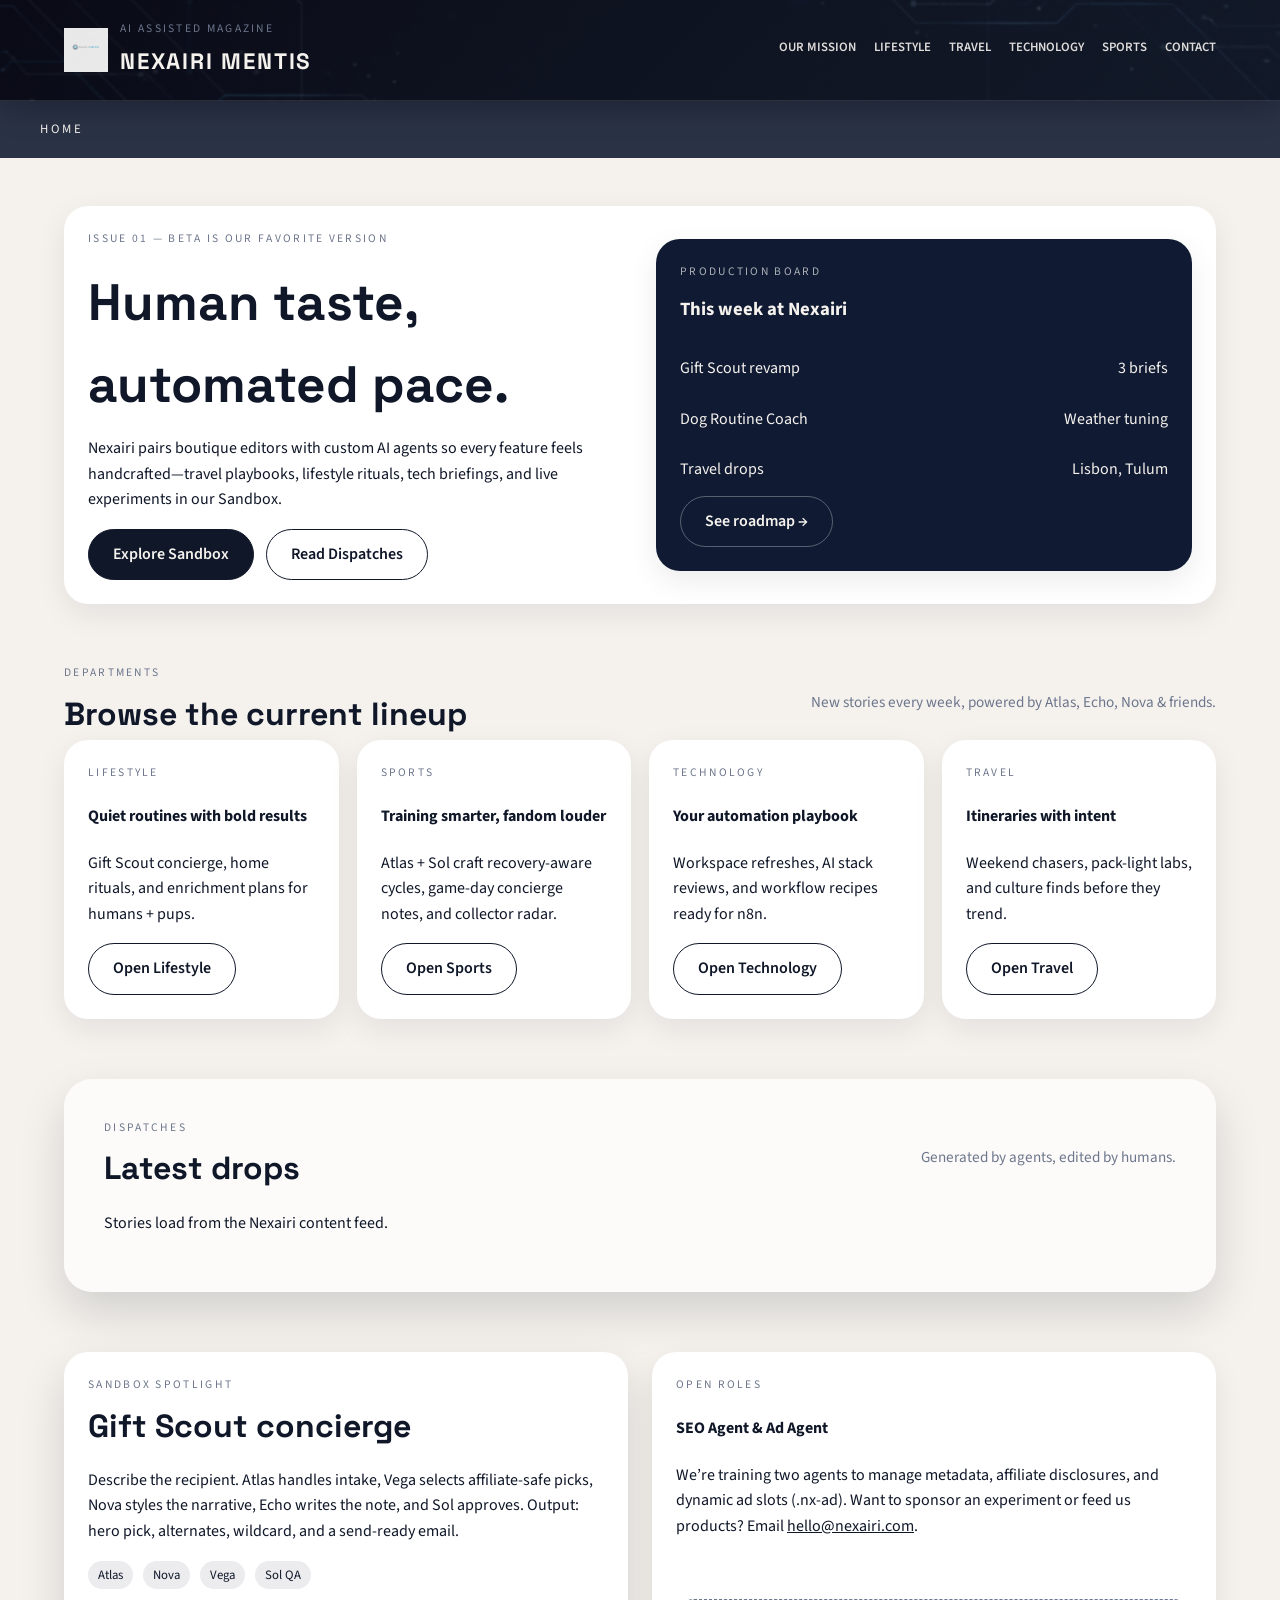
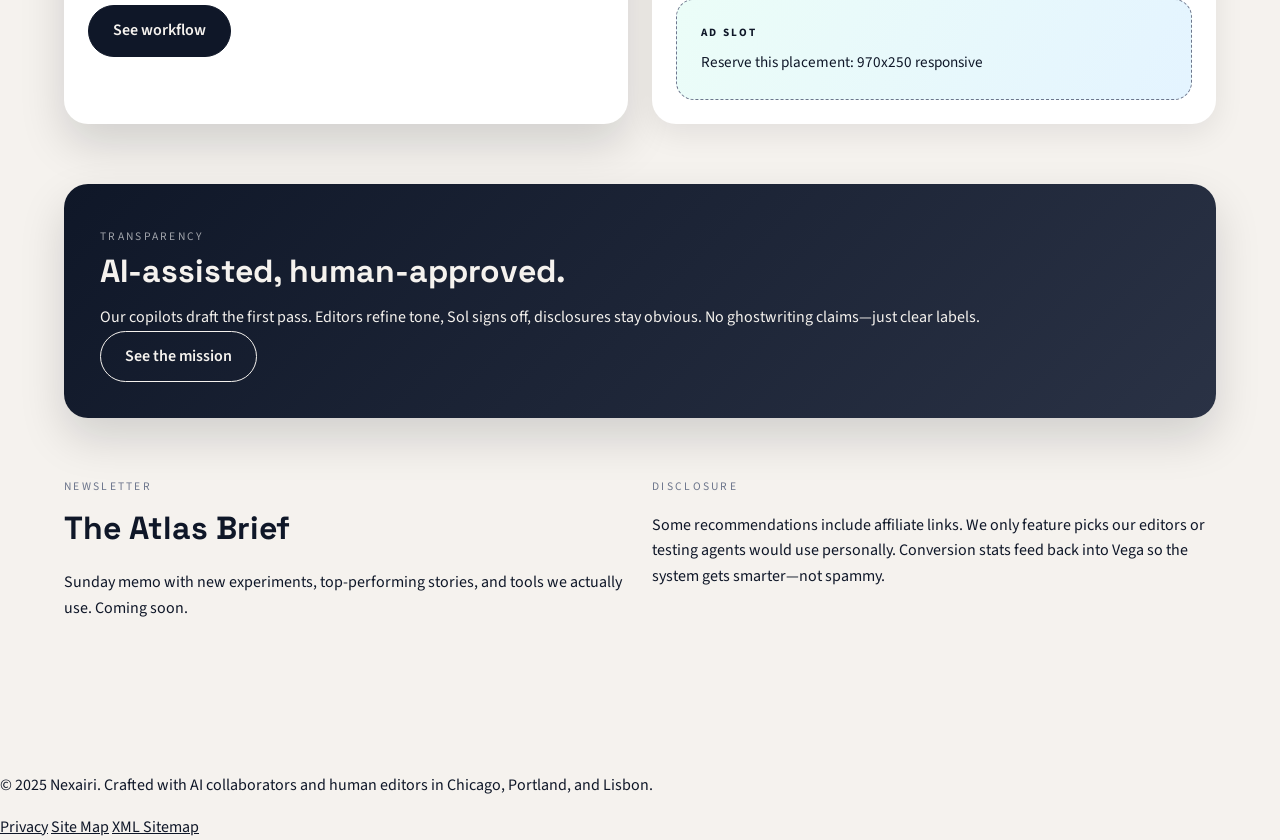
==== index.html @ 0ef4b4bd "Initial Nexairi Mentis site" ====
<!doctype html>
<html lang="en">
<head>
  <meta charset="utf-8">
  <meta name="viewport" content="width=device-width,initial-scale=1">
  <title>Nexairi Magazine – Human taste, automated pace</title>
  <meta name="description" content="Nexairi is a modern magazine built with AI copilots—featuring travel, lifestyle, sports, technology, and our living Sandbox of web apps.">
  <link rel="preconnect" href="https://fonts.googleapis.com">
  <link rel="preconnect" href="https://fonts.gstatic.com" crossorigin>
  <link href="https://fonts.googleapis.com/css2?family=Space+Grotesk:wght@400;600&family=Source+Sans+3:wght@400;500&display=swap" rel="stylesheet">
  <link rel="stylesheet" href="/css/styles.css">
  <link rel="icon" type="image/png" href="/Images/nexairi-mentis-favicon.png">
</head>
<body>
  <header class="nx-header">
    <div class="nx-header__inner">
      <div class="nx-brand">
        <a class="nx-logo-link" href="/">
          <img class="nx-logo nx-logo--full" src="/Images/nexairi-mentis-logo-horizontal.png" alt="Nexairi logo">
          <img class="nx-logo nx-logo--compact" src="/Images/nexairi-mentis-logo-compact.png" alt="Nexairi compact logo">
        </a>
        <div>
          <p class="nx-eyebrow">AI Assisted Magazine</p>
          <h1>Nexairi Mentis</h1>
        </div>
      </div>
            <nav class="nx-nav">
        <a href="/mission">Our Mission</a>
        <a href="/lifestyle">Lifestyle</a>
        <a href="/travel">Travel</a>
        <a href="/technology">Technology</a>
        <a href="/sports">Sports</a>
        <a href="/contact">Contact</a>
      </nav>
    </div>
  </header>
  <div class='nx-subhead'><p>Home</p></div>

  <main class="nx-shell">
    <section class="nx-hero nx-card nx-hero--home">
      <div>
        <p class="nx-eyebrow">Issue 01 — Beta is our favorite version</p>
        <h2>Human taste, automated pace.</h2>
        <p>Nexairi pairs boutique editors with custom AI agents so every feature feels handcrafted—travel playbooks, lifestyle rituals, tech briefings, and live experiments in our Sandbox.</p>
        <div class="nx-hero__actions">
          <a class="nx-btn nx-btn--filled" href="/sandbox">Explore Sandbox</a>
          <a class="nx-btn nx-btn--ghost" href="#dispatches">Read Dispatches</a>
        </div>
      </div>
      <div class="nx-card" style="background:#101b33;color:#f5f2ee;">
        <p class="nx-eyebrow" style="color:rgba(255,255,255,0.65);">Production Board</p>
        <h3 style="margin-top:8px;">This week at Nexairi</h3>
        <table class="nx-table">
          <tr>
            <td>Gift Scout revamp</td>
            <td style="text-align:right;">3 briefs</td>
          </tr>
          <tr>
            <td>Dog Routine Coach</td>
            <td style="text-align:right;">Weather tuning</td>
          </tr>
          <tr>
            <td>Travel drops</td>
            <td style="text-align:right;">Lisbon, Tulum</td>
          </tr>
        </table>
        <a class="nx-btn nx-btn--ghost" style="border-color:rgba(255,255,255,0.3);color:#f5f2ee;" href="/sandbox#roadmap">See roadmap →</a>
      </div>
    </section>

    <section class="nx-section">
      <div class="nx-section__header">
        <div>
          <p class="nx-eyebrow">Departments</p>
          <h3>Browse the current lineup</h3>
        </div>
        <span class="nx-tagline">New stories every week, powered by Atlas, Echo, Nova & friends.</span>
      </div>
      <div class="nx-grid">
        <article class="nx-card">
          <p class="nx-eyebrow">Lifestyle</p>
          <h4>Quiet routines with bold results</h4>
          <p>Gift Scout concierge, home rituals, and enrichment plans for humans + pups.</p>
          <a class="nx-btn nx-btn--ghost" href="/lifestyle">Open Lifestyle</a>
        </article>
        <article class="nx-card">
          <p class="nx-eyebrow">Sports</p>
          <h4>Training smarter, fandom louder</h4>
          <p>Atlas + Sol craft recovery-aware cycles, game-day concierge notes, and collector radar.</p>
          <a class="nx-btn nx-btn--ghost" href="/sports">Open Sports</a>
        </article>
        <article class="nx-card">
          <p class="nx-eyebrow">Technology</p>
          <h4>Your automation playbook</h4>
          <p>Workspace refreshes, AI stack reviews, and workflow recipes ready for n8n.</p>
          <a class="nx-btn nx-btn--ghost" href="/technology">Open Technology</a>
        </article>
        <article class="nx-card">
          <p class="nx-eyebrow">Travel</p>
          <h4>Itineraries with intent</h4>
          <p>Weekend chasers, pack-light labs, and culture finds before they trend.</p>
          <a class="nx-btn nx-btn--ghost" href="/travel">Open Travel</a>
        </article>
      </div>
    </section>

    <section class="nx-section nx-section--striped" id="dispatches">
      <div class="nx-section__header">
        <div>
          <p class="nx-eyebrow">Dispatches</p>
          <h3>Latest drops</h3>
        </div>
        <span class="nx-tagline">Generated by agents, edited by humans.</span>
      </div>
      <div class="nx-story-grid" id="storyGrid">
        <p>Stories load from the Nexairi content feed.</p>
      </div>
    </section>

    <section class="nx-section">
      <div class="nx-two-col">
        <div class="nx-highlight">
          <p class="nx-eyebrow">Sandbox Spotlight</p>
          <h3>Gift Scout concierge</h3>
          <p>Describe the recipient. Atlas handles intake, Vega selects affiliate-safe picks, Nova styles the narrative, Echo writes the note, and Sol approves. Output: hero pick, alternates, wildcard, and a send-ready email.</p>
          <div class="nx-taglist">
            <span>Atlas</span><span>Nova</span><span>Vega</span><span>Sol QA</span>
          </div>
          <a class="nx-btn nx-btn--filled" style="margin-top:16px;" href="/sandbox/gift-scout.html">See workflow</a>
        </div>
        <div class="nx-card">
          <p class="nx-eyebrow">Open roles</p>
          <h4>SEO Agent & Ad Agent</h4>
          <p>We’re training two agents to manage metadata, affiliate disclosures, and dynamic ad slots (.nx-ad). Want to sponsor an experiment or feed us products? Email <a href="mailto:hello@nexairi.com">hello@nexairi.com</a>.</p>
          <div class="nx-ad">
            <strong>Ad slot</strong>
            <span>Reserve this placement: 970x250 responsive</span>
          </div>
        </div>
      </div>
    </section>

    <section class="nx-section">
      <div class="nx-cta">
        <p class="nx-eyebrow" style="color:rgba(255,255,255,0.6);">Transparency</p>
        <h3>AI-assisted, human-approved.</h3>
        <p>Our copilots draft the first pass. Editors refine tone, Sol signs off, disclosures stay obvious. No ghostwriting claims—just clear labels.</p>
        <a class="nx-btn nx-btn--ghost" href="/mission">See the mission</a>
      </div>
    </section>

    <section class="nx-section">
      <div class="nx-two-col">
        <div>
          <p class="nx-eyebrow">Newsletter</p>
          <h3>The Atlas Brief</h3>
          <p>Sunday memo with new experiments, top-performing stories, and tools we actually use. Coming soon.</p>
        </div>
        <div>
          <p class="nx-eyebrow">Disclosure</p>
          <p class="nx-legal">Some recommendations include affiliate links. We only feature picks our editors or testing agents would use personally. Conversion stats feed back into Vega so the system gets smarter—not spammy.</p>
        </div>
      </div>
    </section>
  </main>

    <footer class=\"nx-footer\">
    <p>&copy; 2025 Nexairi. Crafted with AI collaborators and human editors in Chicago, Portland, and Lisbon.</p>
    <div class=\"nx-footer__links\">
      <a href=\"/privacy\">Privacy</a>
      <a href=\"/sitemap\">Site Map</a>
      <a href=\"/sitemap.xml\">XML Sitemap</a>
    </div>
  </footer>

  <script>
    fetch('/content_html/index.json')
      .then(r => r.json())
      .then(list => {
        const wrap = document.getElementById('storyGrid');
        if (!wrap) return;
        wrap.innerHTML = '';
        list.slice(0, 6).forEach(item => {
          const card = document.createElement('a');
          card.href = item.url;
          card.target = '_blank';
          card.rel = 'noopener';
          card.innerHTML = `<strong>${item.title}</strong><span class="nx-tagline">${item.date}</span>`;
          wrap.appendChild(card);
        });
      })
      .catch(() => {});
  </script>
</body>
</html>
---- css/styles.css ----
:root {
  --midnight: #050612;
  --ink: #0f1728;
  --dusk: #101b33;
  --slate: #2a3245;
  --sand: #f5f2ee;
  --paper: #ffffff;
  --accent: #4ab4ff;
  --accent-soft: #7fd7ff;
  --rose: #ff7d9a;
  --mint: #7cf2cc;
  --muted: #6d768c;
  --border: rgba(15, 23, 40, 0.12);
  --shadow: 0 20px 45px rgba(9, 13, 22, 0.15);
}

*,
*::before,
*::after {
  box-sizing: border-box;
}

body {
  margin: 0;
  font-family: 'Source Sans 3', 'Segoe UI', system-ui, -apple-system, BlinkMacSystemFont, sans-serif;
  color: var(--ink);
  background: var(--sand);
  line-height: 1.6;
  min-height: 100vh;
}

a {
  color: inherit;
}

.nx-shell {
  max-width: 1200px;
  margin: 0 auto;
  padding: 0 24px 120px;
}

.nx-header {
  position: sticky;
  top: 0;
  z-index: 20;
  background: linear-gradient(135deg, rgba(5, 6, 18, 0.85), rgba(15, 23, 40, 0.85)), url('/Images/banner_background.png');
  background-size: cover;
  background-position: center;
  border-bottom: 1px solid rgba(255, 255, 255, 0.12);
  box-shadow: 0 10px 25px rgba(5, 6, 18, 0.25);
  color: var(--sand);
}

.nx-header__inner {
  max-width: 1200px;
  margin: 0 auto;
  padding: 20px 24px;
  display: flex;
  align-items: center;
  justify-content: space-between;
  gap: 24px;
}

.nx-brand {
  display: flex;
  align-items: center;
  gap: 12px;
}

.nx-logo-link {
  display: inline-flex;
  align-items: center;
  text-decoration: none;
}

.nx-logo {
  display: block;
  height: 44px;
}

.nx-logo--compact {
  display: none;
  height: 36px;
}

.nx-brand h1 {
  margin: 0;
  font-family: 'Space Grotesk', 'Source Sans 3', sans-serif;
  font-size: 1.4rem;
  letter-spacing: 0.08em;
  text-transform: uppercase;
}

.nx-eyebrow {
  text-transform: uppercase;
  font-size: 0.72rem;
  letter-spacing: 0.2em;
  color: var(--muted);
  margin: 0 0 6px;
}

.nx-nav {
  display: flex;
  gap: 18px;
  flex-wrap: wrap;
  font-weight: 600;
  color: rgba(245, 242, 238, 0.9);
  text-transform: uppercase;
  font-size: 0.8rem;
}

.nx-nav a {
  text-decoration: none;
  padding-bottom: 4px;
  border-bottom: 1px solid transparent;
  color: inherit;
}

.nx-nav a:hover {
  border-color: rgba(245, 242, 238, 0.8);
}

.nx-hero {
  margin-top: 48px;
  border-radius: 28px;
  padding: 48px;
  background: radial-gradient(circle at top, #fefefe, #f3f3f5);
  box-shadow: var(--shadow);
  display: grid;
  grid-template-columns: repeat(auto-fit, minmax(280px, 1fr));
  gap: 32px;
  align-items: center;
}

.nx-hero h2 {
  font-family: 'Space Grotesk', sans-serif;
  font-size: clamp(2.2rem, 5vw, 3.2rem);
  margin: 10px 0;
}

.nx-hero p {
  margin: 0 0 14px;
}

.nx-hero__actions {
  display: flex;
  flex-wrap: wrap;
  gap: 12px;
  margin-top: 16px;
}

.nx-btn {
  border-radius: 999px;
  padding: 12px 24px;
  border: 1px solid var(--ink);
  background: transparent;
  text-decoration: none;
  font-weight: 600;
  display: inline-flex;
  align-items: center;
  gap: 8px;
  transition: background 0.2s ease, color 0.2s ease;
}

.nx-btn--filled {
  background: var(--ink);
  color: var(--sand);
}

.nx-btn--ghost {
  color: var(--ink);
}

.nx-btn--filled:hover {
  background: var(--dusk);
}

.nx-btn--ghost:hover {
  background: rgba(15, 23, 40, 0.08);
}

.nx-card {
  border-radius: 24px;
  padding: 24px;
  background: var(--paper);
  box-shadow: 0 10px 30px rgba(10, 15, 30, 0.08);
}

.nx-grid {
  display: grid;
  grid-template-columns: repeat(auto-fit, minmax(220px, 1fr));
  gap: 18px;
}

.nx-section {
  margin-top: 60px;
}

.nx-section__header {
  display: flex;
  align-items: center;
  justify-content: space-between;
  flex-wrap: wrap;
  gap: 12px;
}

.nx-section h3 {
  margin: 0;
  font-family: 'Space Grotesk', sans-serif;
  font-size: 2rem;
}

.nx-tagline {
  color: var(--muted);
  font-size: 0.95rem;
}

.nx-section--striped {
  background: rgba(255, 255, 255, 0.7);
  border-radius: 28px;
  padding: 40px;
  box-shadow: var(--shadow);
}

.nx-ad {
  margin-top: 60px;
  border-radius: 18px;
  padding: 24px;
  border: 1px dashed var(--muted);
  background: linear-gradient(120deg, rgba(122, 242, 205, 0.15), rgba(74, 180, 255, 0.15));
  font-size: 0.95rem;
}

.nx-ad strong {
  display: block;
  text-transform: uppercase;
  letter-spacing: 0.2em;
  font-size: 0.7rem;
  margin-bottom: 8px;
}

.nx-story-grid {
  display: grid;
  grid-template-columns: repeat(auto-fit, minmax(220px, 1fr));
  gap: 16px;
}

.nx-story-grid a {
  text-decoration: none;
  padding: 18px;
  border-radius: 18px;
  background: var(--paper);
  border: 1px solid var(--border);
  transition: border 0.2s ease, transform 0.2s ease;
}

.nx-story-grid a:hover {
  border-color: var(--ink);
  transform: translateY(-3px);
}

.nx-footer {
  margin-top: 80px;
  padding: 40px 24px;
  border-top: 1px solid var(--border);
  color: var(--muted);
  text-align: center;
  font-size: 0.9rem;
}

.nx-footer__links {
  margin-top: 8px;
  display: flex;
  justify-content: center;
  gap: 16px;
  flex-wrap: wrap;
  font-size: 0.85rem;
}

.nx-footer__links a {
  color: inherit;
  text-decoration: none;
  border-bottom: 1px solid transparent;
  transition: border-color 0.2s ease;
}

.nx-footer__links a:hover {
  border-color: currentColor;
}

.nx-two-col {
  display: grid;
  grid-template-columns: repeat(auto-fit, minmax(280px, 1fr));
  gap: 24px;
}

.nx-pill {
  display: inline-flex;
  align-items: center;
  gap: 8px;
  padding: 6px 14px;
  border-radius: 999px;
  background: rgba(74, 180, 255, 0.15);
  color: var(--slate);
  font-size: 0.85rem;
  font-weight: 600;
}

.nx-table {
  width: 100%;
  border-collapse: collapse;
  margin-top: 16px;
}

.nx-table td {
  border-bottom: 1px solid var(--border);
  padding: 12px 0;
}

.nx-highlight {
  background: var(--paper);
  border-radius: 24px;
  padding: 24px;
  box-shadow: var(--shadow);
}

.nx-cta {
  margin-top: 50px;
  padding: 36px;
  border-radius: 24px;
  background: linear-gradient(135deg, var(--ink), var(--slate));
  color: var(--sand);
  box-shadow: var(--shadow);
}

.nx-cta p {
  margin: 8px 0 0;
}

.nx-cta .nx-btn {
  border-color: var(--sand);
  color: var(--sand);
}

.nx-cta .nx-btn:hover {
  background: rgba(255, 255, 255, 0.1);
}

.nx-breadcrumbs {
  margin: 32px 0 12px;
  font-size: 0.85rem;
  color: var(--muted);
}

.nx-breadcrumbs a {
  color: inherit;
  text-decoration: none;
}

.nx-form {
  display: grid;
  gap: 16px;
  margin-top: 24px;
}

.nx-form input,
.nx-form textarea {
  width: 100%;
  border-radius: 16px;
  border: 1px solid var(--border);
  padding: 14px 16px;
  font-size: 1rem;
  font-family: inherit;
}

.nx-form textarea {
  min-height: 140px;
  resize: vertical;
}

.nx-legal p {
  margin: 0 0 14px;
  color: var(--slate);
}

.nx-taglist {
  display: flex;
  gap: 10px;
  flex-wrap: wrap;
  margin-top: 12px;
}

.nx-taglist span {
  font-size: 0.8rem;
  padding: 4px 10px;
  border-radius: 999px;
  background: rgba(15, 23, 40, 0.08);
}

.nx-article {
  padding-top: 40px;
}

.nx-article__dek {
  font-size: 1.2rem;
  color: var(--slate);
  margin-bottom: 16px;
}

.nx-article__meta {
  display: flex;
  flex-wrap: wrap;
  gap: 12px 24px;
  font-size: 0.9rem;
  color: var(--muted);
  padding: 16px 0 8px;
  border-bottom: 1px solid var(--border);
}

.nx-article__summary {
  margin: 32px 0;
  padding: 24px;
  border-radius: 20px;
  background: rgba(15, 23, 40, 0.03);
}

.nx-article__summary h2 {
  margin-top: 0;
}

.nx-article__body {
  display: grid;
  gap: 24px;
  margin-bottom: 40px;
}

.nx-article__body h2 {
  margin-bottom: 6px;
}

.nx-inline-ad {
  margin: 24px 0;
}

.nx-article__notes {
  margin: 60px 0 40px;
  padding-top: 32px;
  border-top: 1px solid var(--border);
}

.nx-article__notes h2 {
  margin-top: 0;
}

.nx-article__footer {
  border-top: 1px solid var(--border);
  padding-top: 32px;
  display: grid;
  gap: 18px;
}

.nx-article__footer .nx-ad {
  background: rgba(15, 23, 40, 0.03);
  border: 1px dashed rgba(15, 23, 40, 0.2);
}
@media (max-width: 700px) {
  .nx-hero {
    padding: 32px;
  }

  .nx-header__inner {
    flex-direction: column;
    align-items: flex-start;
  }

  .nx-nav {
    gap: 12px;
  }

  .nx-section--striped {
    padding: 28px;
  }

  .nx-logo--full {
    display: none;
  }

  .nx-logo--compact {
    display: block;
  }
}

.nx-subhead {
  background: var(--slate);
  color: var(--sand);
  padding: 18px 24px;
  text-transform: uppercase;
  letter-spacing: 0.2em;
  font-size: 0.8rem;
}

.nx-subhead p {
  max-width: 1200px;
  margin: 0 auto;
}
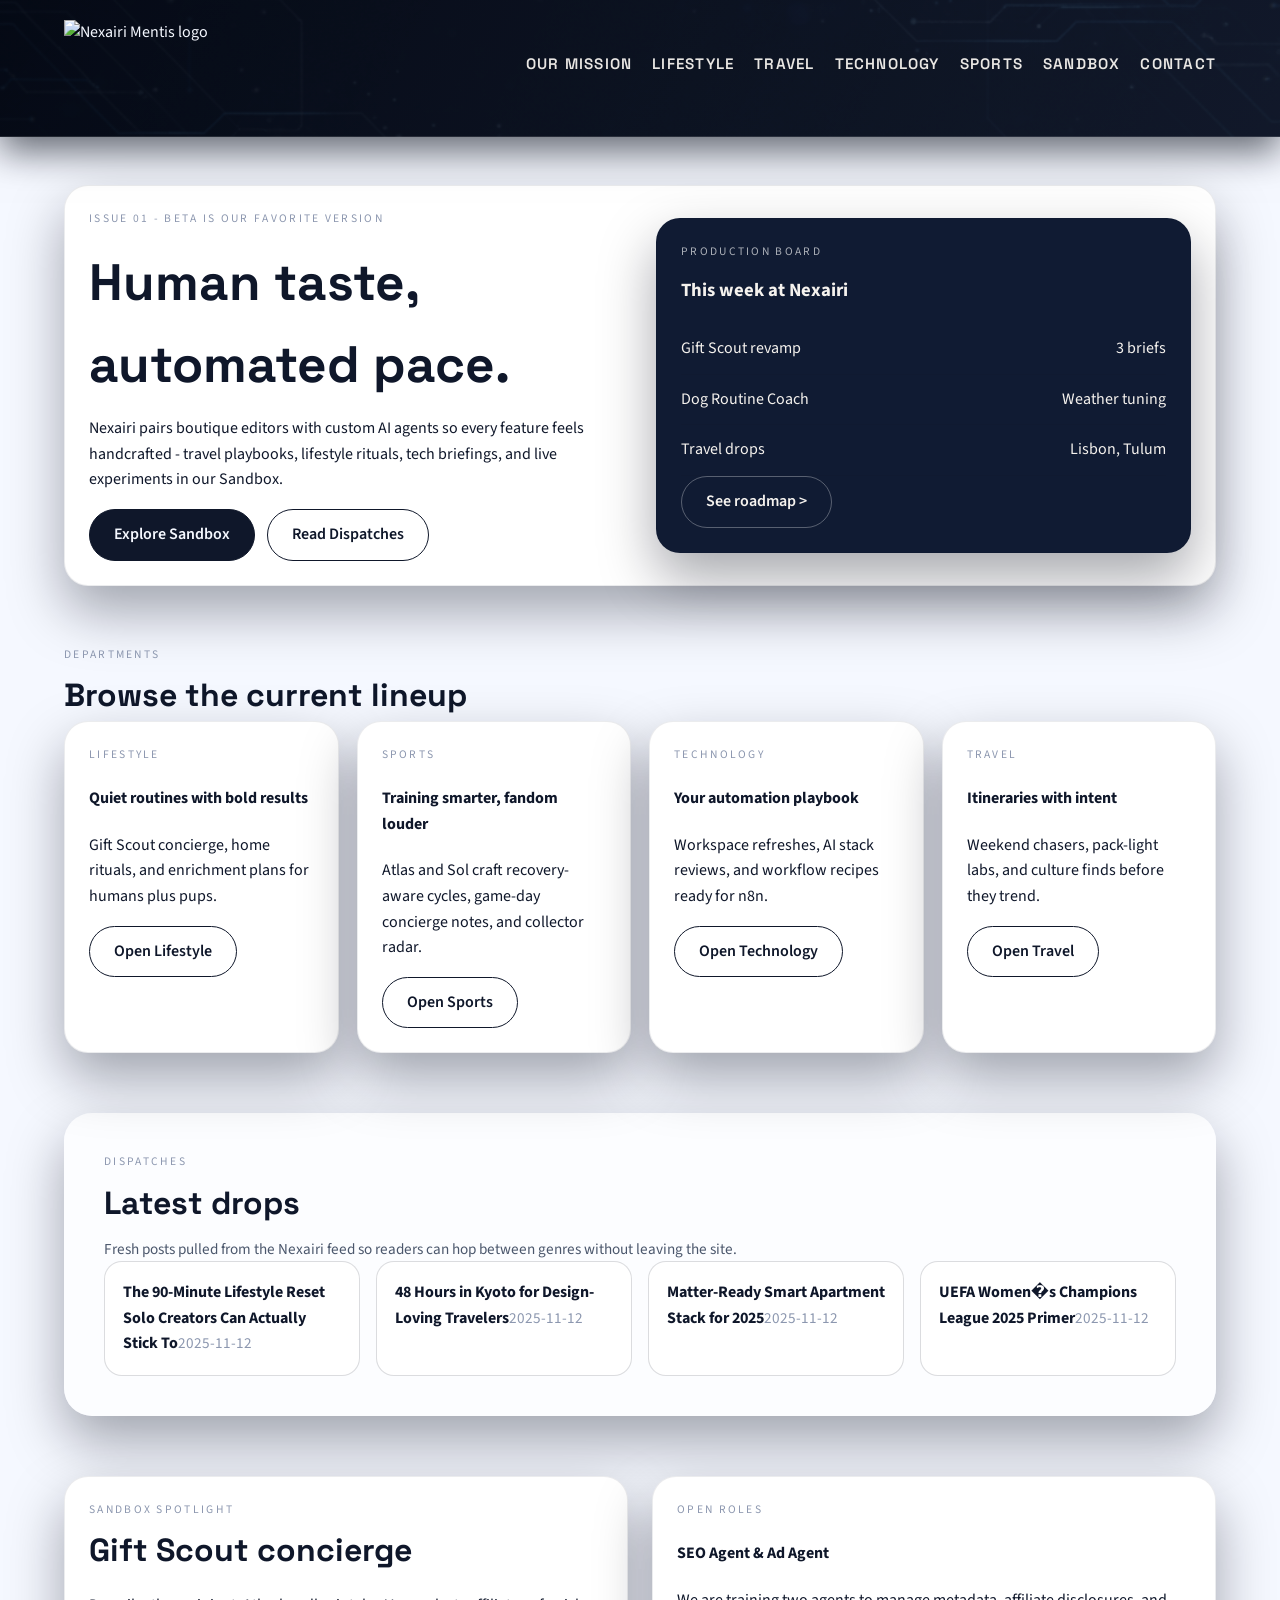
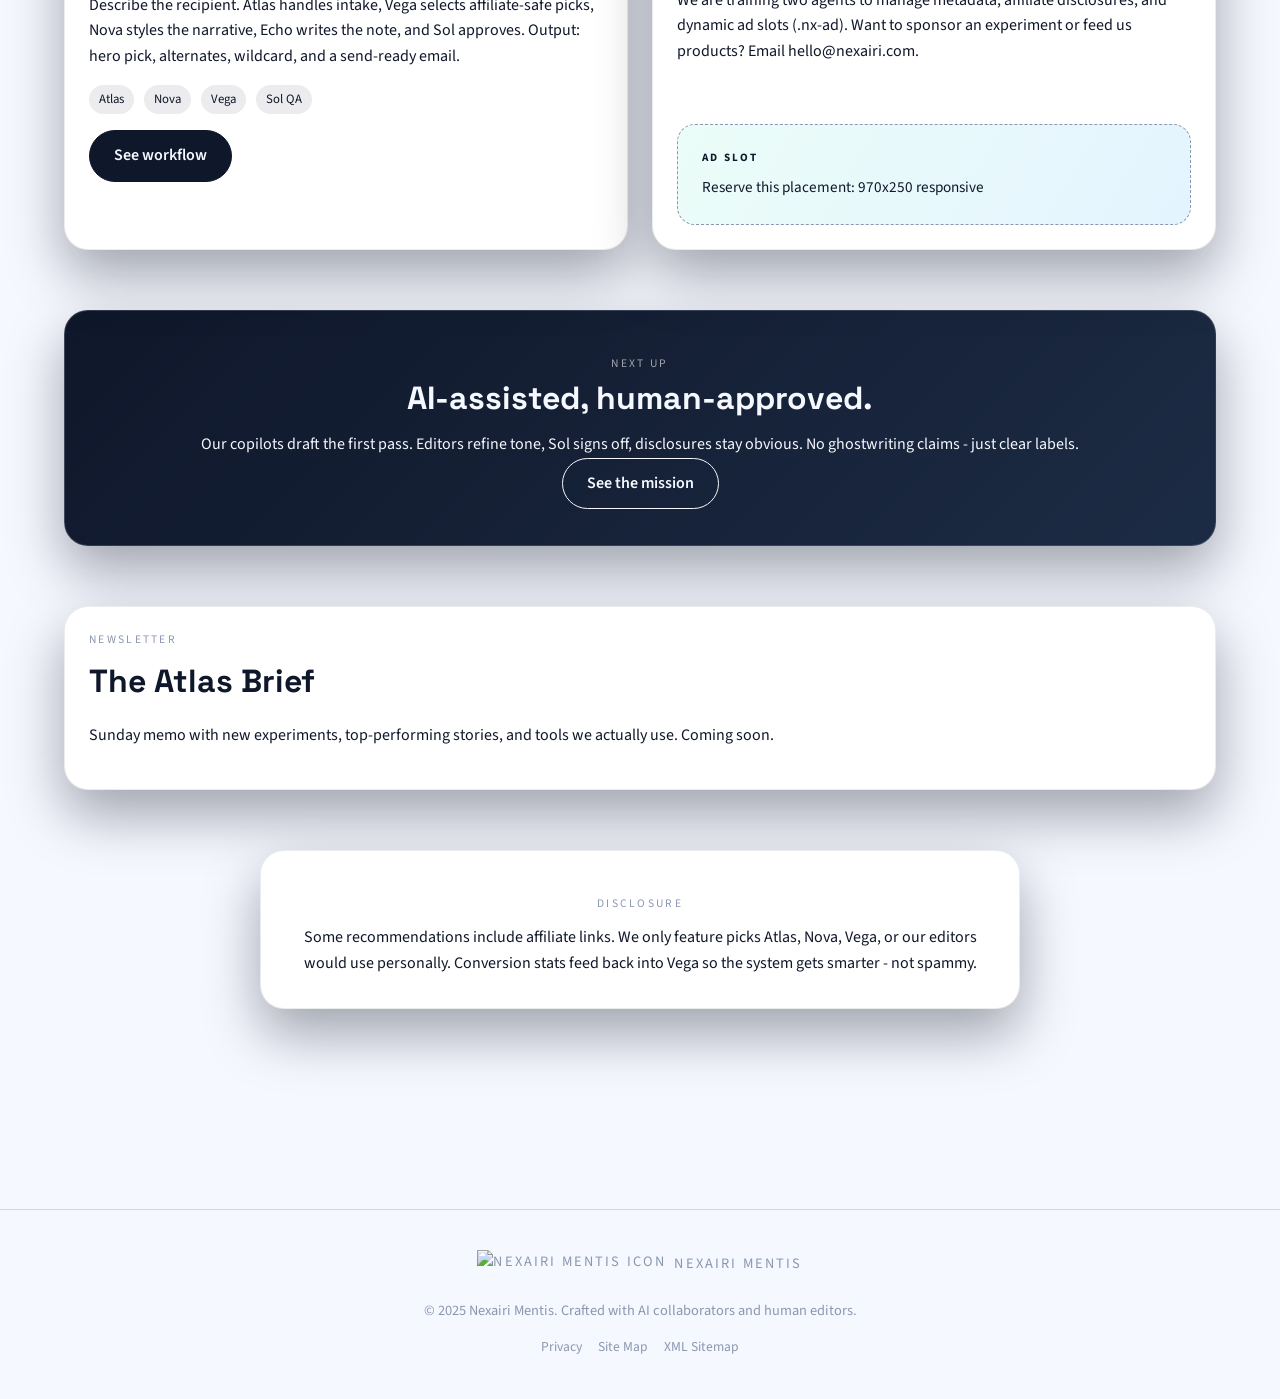
==== commit 3fcdc193: "Update logos and layout" ====
--- a/index.html
+++ b/index.html
@@ -3,8 +3,8 @@
 <head>
   <meta charset="utf-8">
   <meta name="viewport" content="width=device-width,initial-scale=1">
-  <title>Nexairi Magazine – Human taste, automated pace</title>
-  <meta name="description" content="Nexairi is a modern magazine built with AI copilots—featuring travel, lifestyle, sports, technology, and our living Sandbox of web apps.">
+  <title>Nexairi Mentis - Human taste, automated pace</title>
+  <meta name="description" content="Nexairi Mentis pairs boutique editors with AI copilots across lifestyle, travel, sports, technology, and our Sandbox web apps.">
   <link rel="preconnect" href="https://fonts.googleapis.com">
   <link rel="preconnect" href="https://fonts.gstatic.com" crossorigin>
   <link href="https://fonts.googleapis.com/css2?family=Space+Grotesk:wght@400;600&family=Source+Sans+3:wght@400;500&display=swap" rel="stylesheet">
@@ -16,32 +16,28 @@
     <div class="nx-header__inner">
       <div class="nx-brand">
         <a class="nx-logo-link" href="/">
-          <img class="nx-logo nx-logo--full" src="/Images/nexairi-mentis-logo-horizontal.png" alt="Nexairi logo">
-          <img class="nx-logo nx-logo--compact" src="/Images/nexairi-mentis-logo-compact.png" alt="Nexairi compact logo">
+          <img class="nx-logo nx-logo--full" src="/Images/nexairi-mentis-logo-banner.png" alt="Nexairi Mentis logo">
+          <img class="nx-logo nx-logo--compact" src="/Images/nexairi-mentis-logo-compact.png" alt="Nexairi Mentis compact logo">
         </a>
-        <div>
-          <p class="nx-eyebrow">AI Assisted Magazine</p>
-          <h1>Nexairi Mentis</h1>
-        </div>
       </div>
-            <nav class="nx-nav">
+      <nav class="nx-nav">
         <a href="/mission">Our Mission</a>
         <a href="/lifestyle">Lifestyle</a>
         <a href="/travel">Travel</a>
         <a href="/technology">Technology</a>
         <a href="/sports">Sports</a>
+        <a href="/sandbox">Sandbox</a>
         <a href="/contact">Contact</a>
       </nav>
     </div>
   </header>
-  <div class='nx-subhead'><p>Home</p></div>
 
   <main class="nx-shell">
     <section class="nx-hero nx-card nx-hero--home">
       <div>
-        <p class="nx-eyebrow">Issue 01 — Beta is our favorite version</p>
+        <p class="nx-eyebrow">Issue 01 - Beta is our favorite version</p>
         <h2>Human taste, automated pace.</h2>
-        <p>Nexairi pairs boutique editors with custom AI agents so every feature feels handcrafted—travel playbooks, lifestyle rituals, tech briefings, and live experiments in our Sandbox.</p>
+        <p>Nexairi pairs boutique editors with custom AI agents so every feature feels handcrafted - travel playbooks, lifestyle rituals, tech briefings, and live experiments in our Sandbox.</p>
         <div class="nx-hero__actions">
           <a class="nx-btn nx-btn--filled" href="/sandbox">Explore Sandbox</a>
           <a class="nx-btn nx-btn--ghost" href="#dispatches">Read Dispatches</a>
@@ -64,7 +60,7 @@
             <td style="text-align:right;">Lisbon, Tulum</td>
           </tr>
         </table>
-        <a class="nx-btn nx-btn--ghost" style="border-color:rgba(255,255,255,0.3);color:#f5f2ee;" href="/sandbox#roadmap">See roadmap →</a>
+        <a class="nx-btn nx-btn--ghost" style="border-color:rgba(255,255,255,0.3);color:#f5f2ee;" href="/sandbox#roadmap">See roadmap ></a>
       </div>
     </section>
 
@@ -74,19 +70,18 @@
           <p class="nx-eyebrow">Departments</p>
           <h3>Browse the current lineup</h3>
         </div>
-        <span class="nx-tagline">New stories every week, powered by Atlas, Echo, Nova & friends.</span>
       </div>
       <div class="nx-grid">
         <article class="nx-card">
           <p class="nx-eyebrow">Lifestyle</p>
           <h4>Quiet routines with bold results</h4>
-          <p>Gift Scout concierge, home rituals, and enrichment plans for humans + pups.</p>
+          <p>Gift Scout concierge, home rituals, and enrichment plans for humans plus pups.</p>
           <a class="nx-btn nx-btn--ghost" href="/lifestyle">Open Lifestyle</a>
         </article>
         <article class="nx-card">
           <p class="nx-eyebrow">Sports</p>
           <h4>Training smarter, fandom louder</h4>
-          <p>Atlas + Sol craft recovery-aware cycles, game-day concierge notes, and collector radar.</p>
+          <p>Atlas and Sol craft recovery-aware cycles, game-day concierge notes, and collector radar.</p>
           <a class="nx-btn nx-btn--ghost" href="/sports">Open Sports</a>
         </article>
         <article class="nx-card">
@@ -109,8 +104,8 @@
         <div>
           <p class="nx-eyebrow">Dispatches</p>
           <h3>Latest drops</h3>
+          <p class="nx-section-note">Fresh posts pulled from the Nexairi feed so readers can hop between genres without leaving the site.</p>
         </div>
-        <span class="nx-tagline">Generated by agents, edited by humans.</span>
       </div>
       <div class="nx-story-grid" id="storyGrid">
         <p>Stories load from the Nexairi content feed.</p>
@@ -131,7 +126,7 @@
         <div class="nx-card">
           <p class="nx-eyebrow">Open roles</p>
           <h4>SEO Agent & Ad Agent</h4>
-          <p>We’re training two agents to manage metadata, affiliate disclosures, and dynamic ad slots (.nx-ad). Want to sponsor an experiment or feed us products? Email <a href="mailto:hello@nexairi.com">hello@nexairi.com</a>.</p>
+          <p>We are training two agents to manage metadata, affiliate disclosures, and dynamic ad slots (.nx-ad). Want to sponsor an experiment or feed us products? Email <a href="mailto:hello@nexairi.com">hello@nexairi.com</a>.</p>
           <div class="nx-ad">
             <strong>Ad slot</strong>
             <span>Reserve this placement: 970x250 responsive</span>
@@ -142,49 +137,57 @@
 
     <section class="nx-section">
       <div class="nx-cta">
-        <p class="nx-eyebrow" style="color:rgba(255,255,255,0.6);">Transparency</p>
+        <p class="nx-eyebrow" style="color:rgba(255,255,255,0.6);">Next up</p>
         <h3>AI-assisted, human-approved.</h3>
-        <p>Our copilots draft the first pass. Editors refine tone, Sol signs off, disclosures stay obvious. No ghostwriting claims—just clear labels.</p>
+        <p>Our copilots draft the first pass. Editors refine tone, Sol signs off, disclosures stay obvious. No ghostwriting claims - just clear labels.</p>
         <a class="nx-btn nx-btn--ghost" href="/mission">See the mission</a>
       </div>
     </section>
 
     <section class="nx-section">
-      <div class="nx-two-col">
-        <div>
-          <p class="nx-eyebrow">Newsletter</p>
-          <h3>The Atlas Brief</h3>
-          <p>Sunday memo with new experiments, top-performing stories, and tools we actually use. Coming soon.</p>
-        </div>
-        <div>
-          <p class="nx-eyebrow">Disclosure</p>
-          <p class="nx-legal">Some recommendations include affiliate links. We only feature picks our editors or testing agents would use personally. Conversion stats feed back into Vega so the system gets smarter—not spammy.</p>
-        </div>
+      <div class="nx-highlight">
+        <p class="nx-eyebrow">Newsletter</p>
+        <h3>The Atlas Brief</h3>
+        <p>Sunday memo with new experiments, top-performing stories, and tools we actually use. Coming soon.</p>
+      </div>
+    </section>
+
+    <section class="nx-section">
+      <div class="nx-disclosure">
+        <p class="nx-eyebrow">Disclosure</p>
+        <p>Some recommendations include affiliate links. We only feature picks Atlas, Nova, Vega, or our editors would use personally. Conversion stats feed back into Vega so the system gets smarter - not spammy.</p>
       </div>
     </section>
   </main>
 
-    <footer class=\"nx-footer\">
-    <p>&copy; 2025 Nexairi. Crafted with AI collaborators and human editors in Chicago, Portland, and Lisbon.</p>
-    <div class=\"nx-footer__links\">
-      <a href=\"/privacy\">Privacy</a>
-      <a href=\"/sitemap\">Site Map</a>
-      <a href=\"/sitemap.xml\">XML Sitemap</a>
+  <footer class="nx-footer">
+    <div class="nx-footer__brand">
+      <img class="nx-footer__icon" src="/Images/nexairi-mentis-logo-icon.png" alt="Nexairi Mentis icon">
+      <span>Nexairi Mentis</span>
+    </div>
+    <p>&copy; 2025 Nexairi Mentis. Crafted with AI collaborators and human editors.</p>
+    <div class="nx-footer__links">
+      <a href="/privacy">Privacy</a>
+      <a href="/sitemap">Site Map</a>
+      <a href="/sitemap.xml">XML Sitemap</a>
     </div>
   </footer>
 
   <script>
     fetch('/content_html/index.json')
-      .then(r => r.json())
-      .then(list => {
+      .then((response) => response.json())
+      .then((list) => {
         const wrap = document.getElementById('storyGrid');
         if (!wrap) return;
         wrap.innerHTML = '';
-        list.slice(0, 6).forEach(item => {
+        list.slice(0, 6).forEach((item) => {
           const card = document.createElement('a');
           card.href = item.url;
-          card.target = '_blank';
-          card.rel = 'noopener';
+          const isExternal = /^https?:\/\//i.test(item.url) && !item.url.includes(window.location.host);
+          if (isExternal) {
+            card.target = '_blank';
+            card.rel = 'noopener';
+          }
           card.innerHTML = `<strong>${item.title}</strong><span class="nx-tagline">${item.date}</span>`;
           wrap.appendChild(card);
         });
@@ -193,9 +196,3 @@
   </script>
 </body>
 </html>
-
-
-
-
-
-
--- a/css/styles.css
+++ b/css/styles.css
@@ -1,17 +1,16 @@
 :root {
-  --midnight: #050612;
-  --ink: #0f1728;
-  --dusk: #101b33;
-  --slate: #2a3245;
-  --sand: #f5f2ee;
+  --midnight: #020713;
+  --ink: #0f172a;
+  --slate: #1c2b44;
+  --steel: #283750;
+  --ash: #4b576c;
+  --sand: #f5f8ff;
   --paper: #ffffff;
   --accent: #4ab4ff;
   --accent-soft: #7fd7ff;
-  --rose: #ff7d9a;
-  --mint: #7cf2cc;
-  --muted: #6d768c;
-  --border: rgba(15, 23, 40, 0.12);
-  --shadow: 0 20px 45px rgba(9, 13, 22, 0.15);
+  --muted: #8c97af;
+  --border: rgba(15, 23, 40, 0.15);
+  --shadow: 0 25px 55px rgba(3, 7, 19, 0.35);
 }
 
 *,
@@ -31,6 +30,7 @@
 
 a {
   color: inherit;
+  text-decoration: none;
 }
 
 .nx-shell {
@@ -43,12 +43,13 @@
   position: sticky;
   top: 0;
   z-index: 20;
-  background: linear-gradient(135deg, rgba(5, 6, 18, 0.85), rgba(15, 23, 40, 0.85)), url('/Images/banner_background.png');
+  background: linear-gradient(120deg, rgba(2, 7, 19, 0.92), rgba(15, 23, 42, 0.88)), url('/Images/banner_background.png');
   background-size: cover;
   background-position: center;
   border-bottom: 1px solid rgba(255, 255, 255, 0.12);
-  box-shadow: 0 10px 25px rgba(5, 6, 18, 0.25);
+  box-shadow: 0 14px 35px rgba(2, 7, 19, 0.6);
   color: var(--sand);
+  backdrop-filter: blur(6px);
 }
 
 .nx-header__inner {
@@ -70,25 +71,21 @@
 .nx-logo-link {
   display: inline-flex;
   align-items: center;
-  text-decoration: none;
+  gap: 16px;
 }
 
 .nx-logo {
   display: block;
-  height: 44px;
+  height: 96px;
+  max-height: 96px;
+  width: auto;
+  object-fit: contain;
 }
 
 .nx-logo--compact {
   display: none;
-  height: 36px;
-}
-
-.nx-brand h1 {
-  margin: 0;
-  font-family: 'Space Grotesk', 'Source Sans 3', sans-serif;
-  font-size: 1.4rem;
-  letter-spacing: 0.08em;
-  text-transform: uppercase;
+  height: 56px;
+  max-height: 56px;
 }
 
 .nx-eyebrow {
@@ -101,30 +98,32 @@
 
 .nx-nav {
   display: flex;
-  gap: 18px;
+  gap: 20px;
   flex-wrap: wrap;
   font-weight: 600;
-  color: rgba(245, 242, 238, 0.9);
+  color: rgba(245, 242, 238, 0.95);
   text-transform: uppercase;
-  font-size: 0.8rem;
+  font-size: 0.95rem;
+  letter-spacing: 0.08em;
+  font-family: 'Space Grotesk', 'Source Sans 3', sans-serif;
 }
 
 .nx-nav a {
-  text-decoration: none;
-  padding-bottom: 4px;
-  border-bottom: 1px solid transparent;
+  padding-bottom: 6px;
+  border-bottom: 2px solid transparent;
+  transition: border-color 0.2s ease, color 0.2s ease;
   color: inherit;
 }
 
 .nx-nav a:hover {
-  border-color: rgba(245, 242, 238, 0.8);
+  border-color: rgba(255, 255, 255, 0.85);
 }
 
 .nx-hero {
   margin-top: 48px;
   border-radius: 28px;
   padding: 48px;
-  background: radial-gradient(circle at top, #fefefe, #f3f3f5);
+  background: linear-gradient(180deg, rgba(255, 255, 255, 0.98), rgba(245, 248, 255, 0.92));
   box-shadow: var(--shadow);
   display: grid;
   grid-template-columns: repeat(auto-fit, minmax(280px, 1fr));
@@ -183,7 +182,8 @@
   border-radius: 24px;
   padding: 24px;
   background: var(--paper);
-  box-shadow: 0 10px 30px rgba(10, 15, 30, 0.08);
+  border: 1px solid rgba(10, 20, 40, 0.08);
+  box-shadow: var(--shadow);
 }
 
 .nx-grid {
@@ -213,6 +213,12 @@
 .nx-tagline {
   color: var(--muted);
   font-size: 0.95rem;
+}
+
+.nx-section-note {
+  font-size: 0.95rem;
+  color: var(--ash);
+  margin: 8px 0 0;
 }
 
 .nx-section--striped {
@@ -268,6 +274,24 @@
   font-size: 0.9rem;
 }
 
+.nx-footer__brand {
+  display: inline-flex;
+  align-items: center;
+  gap: 8px;
+  margin-bottom: 8px;
+  font-size: 0.9rem;
+  text-transform: uppercase;
+  letter-spacing: 0.15em;
+}
+
+.nx-footer__icon {
+  height: 26px;
+  width: auto;
+  display: block;
+  object-fit: contain;
+  background: transparent;
+}
+
 .nx-footer__links {
   margin-top: 8px;
   display: flex;
@@ -322,6 +346,7 @@
   border-radius: 24px;
   padding: 24px;
   box-shadow: var(--shadow);
+  border: 1px solid rgba(10, 20, 40, 0.08);
 }
 
 .nx-cta {
@@ -331,6 +356,8 @@
   background: linear-gradient(135deg, var(--ink), var(--slate));
   color: var(--sand);
   box-shadow: var(--shadow);
+  border: 1px solid rgba(255, 255, 255, 0.15);
+  text-align: center;
 }
 
 .nx-cta p {
@@ -397,6 +424,21 @@
   background: rgba(15, 23, 40, 0.08);
 }
 
+.nx-disclosure {
+  max-width: 760px;
+  margin: 0 auto;
+  text-align: center;
+  background: var(--paper);
+  border-radius: 24px;
+  padding: 32px;
+  box-shadow: var(--shadow);
+  border: 1px solid rgba(10, 20, 40, 0.08);
+}
+
+.nx-disclosure p {
+  margin: 12px 0 0;
+}
+
 .nx-article {
   padding-top: 40px;
 }
@@ -471,10 +513,16 @@
   .nx-header__inner {
     flex-direction: column;
     align-items: flex-start;
+    width: 100%;
   }
 
   .nx-nav {
     gap: 12px;
+    font-size: 0.85rem;
+  }
+
+  .nx-nav a {
+    border-width: 1px;
   }
 
   .nx-section--striped {
@@ -488,19 +536,27 @@
   .nx-logo--compact {
     display: block;
   }
+
+  .nx-subhead h2 {
+    font-size: 1.4rem;
+    letter-spacing: 0.08em;
+  }
 }
 
 .nx-subhead {
-  background: var(--slate);
+  background: linear-gradient(135deg, rgba(28, 43, 68, 0.95), rgba(15, 23, 42, 0.85));
   color: var(--sand);
-  padding: 18px 24px;
+  padding: 32px 24px;
+  border-bottom: 1px solid rgba(255, 255, 255, 0.15);
+  text-align: center;
+  box-shadow: 0 10px 30px rgba(2, 7, 19, 0.45);
+}
+
+.nx-subhead h2 {
+  margin: 0;
+  font-family: 'Space Grotesk', 'Source Sans 3', sans-serif;
+  font-size: 2rem;
+  letter-spacing: 0.12em;
   text-transform: uppercase;
-  letter-spacing: 0.2em;
-  font-size: 0.8rem;
-}
-
-.nx-subhead p {
-  max-width: 1200px;
-  margin: 0 auto;
-}
-
+}
+
